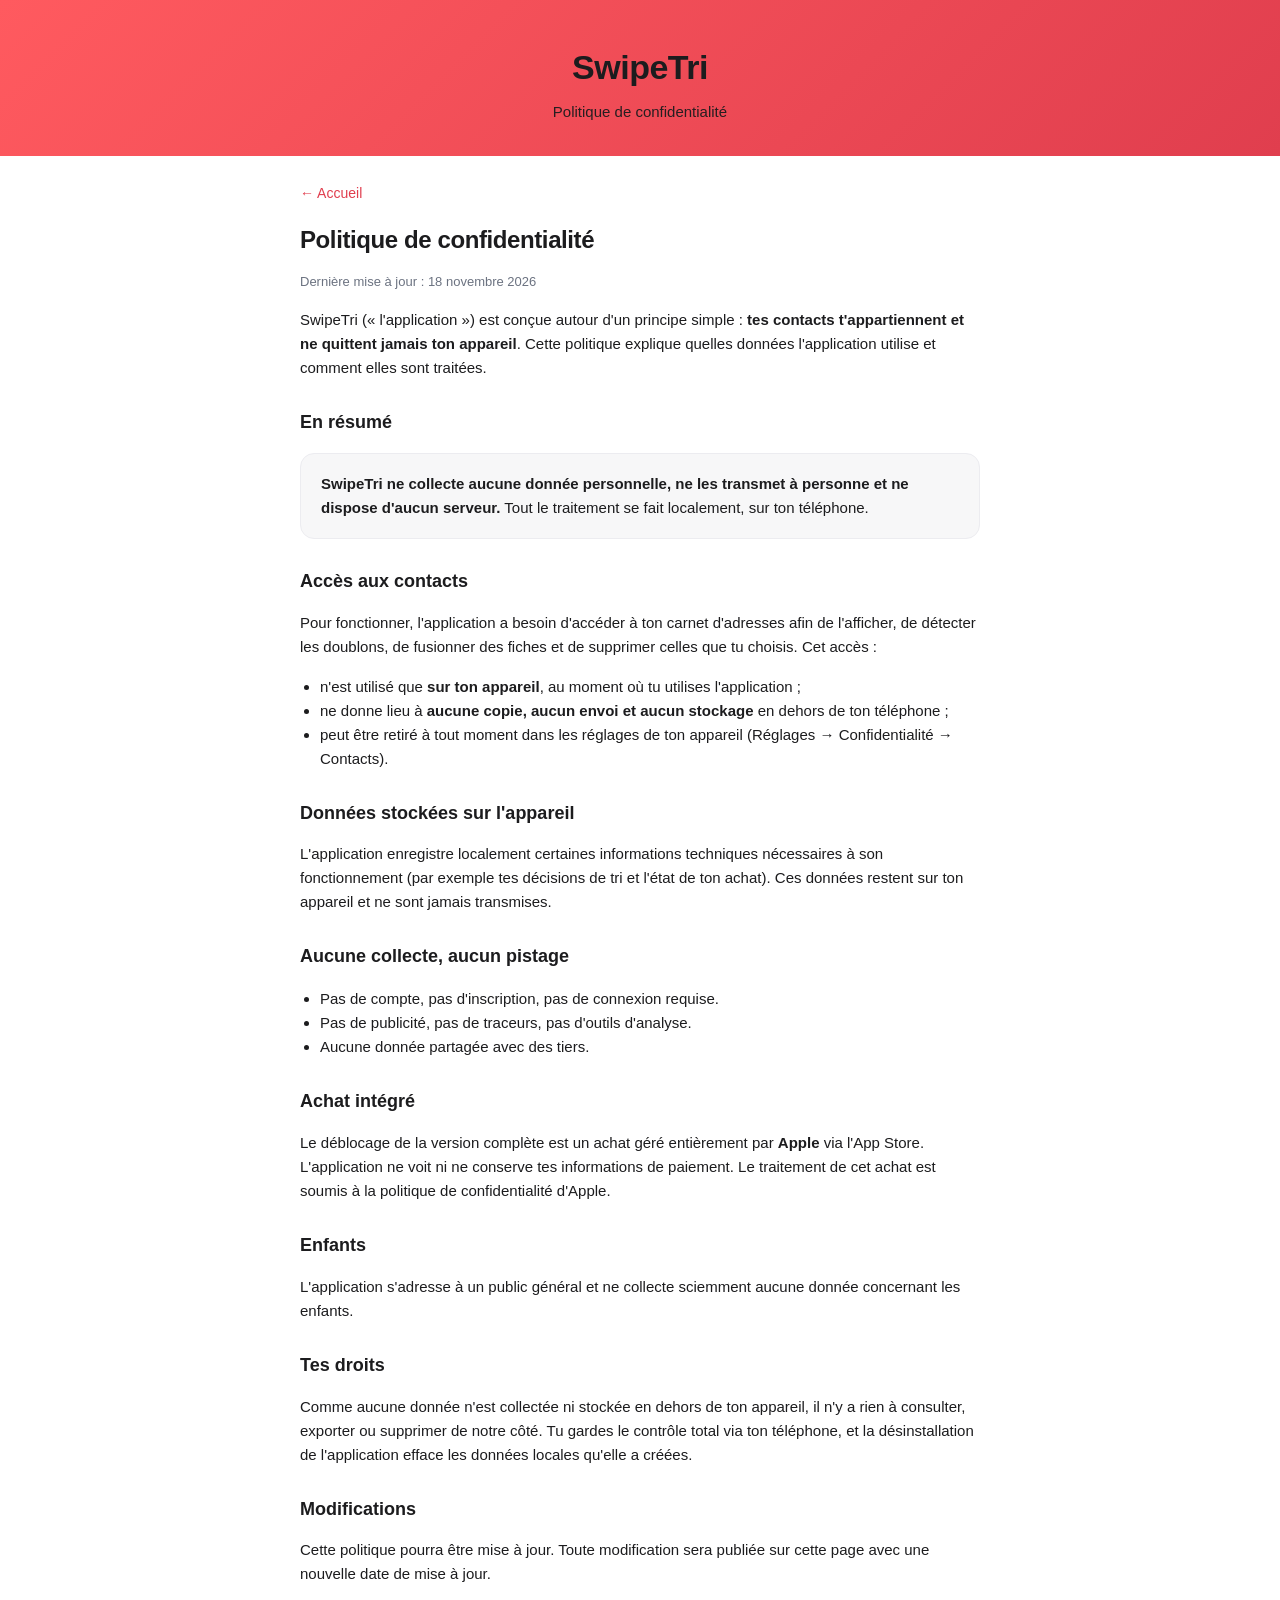
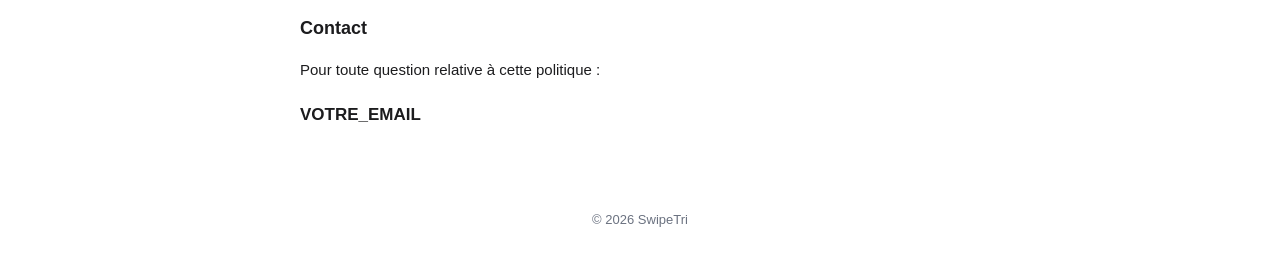
==== privacy.html @ c36ea235 "SwipeTri — pages légales (confidentialité + assistance) Co-Authored-By: Claude Opus 4.8 <noreply@ant" ====
<!doctype html>
<html lang="fr">
<head>
<meta charset="utf-8">
<meta name="viewport" content="width=device-width, initial-scale=1">
<title>SwipeTri — Politique de confidentialité</title>
<link rel="stylesheet" href="style.css">
</head>
<body>
<div class="header">
  <p class="mark">SwipeTri</p>
  <p class="tagline">Politique de confidentialité</p>
</div>
<div class="wrap">
  <a class="back" href="index.html">← Accueil</a>
  <h1>Politique de confidentialité</h1>
  <p class="muted">Dernière mise à jour : 18 novembre 2026</p>

  <p>SwipeTri (« l'application ») est conçue autour d'un principe simple : <strong>tes contacts t'appartiennent et ne quittent jamais ton appareil</strong>. Cette politique explique quelles données l'application utilise et comment elles sont traitées.</p>

  <h2>En résumé</h2>
  <div class="card">
    <p style="margin:0"><strong>SwipeTri ne collecte aucune donnée personnelle, ne les transmet à personne et ne dispose d'aucun serveur.</strong> Tout le traitement se fait localement, sur ton téléphone.</p>
  </div>

  <h2>Accès aux contacts</h2>
  <p>Pour fonctionner, l'application a besoin d'accéder à ton carnet d'adresses afin de l'afficher, de détecter les doublons, de fusionner des fiches et de supprimer celles que tu choisis. Cet accès :</p>
  <ul>
    <li>n'est utilisé que <strong>sur ton appareil</strong>, au moment où tu utilises l'application ;</li>
    <li>ne donne lieu à <strong>aucune copie, aucun envoi et aucun stockage</strong> en dehors de ton téléphone ;</li>
    <li>peut être retiré à tout moment dans les réglages de ton appareil (Réglages → Confidentialité → Contacts).</li>
  </ul>

  <h2>Données stockées sur l'appareil</h2>
  <p>L'application enregistre localement certaines informations techniques nécessaires à son fonctionnement (par exemple tes décisions de tri et l'état de ton achat). Ces données restent sur ton appareil et ne sont jamais transmises.</p>

  <h2>Aucune collecte, aucun pistage</h2>
  <ul>
    <li>Pas de compte, pas d'inscription, pas de connexion requise.</li>
    <li>Pas de publicité, pas de traceurs, pas d'outils d'analyse.</li>
    <li>Aucune donnée partagée avec des tiers.</li>
  </ul>

  <h2>Achat intégré</h2>
  <p>Le déblocage de la version complète est un achat géré entièrement par <strong>Apple</strong> via l'App Store. L'application ne voit ni ne conserve tes informations de paiement. Le traitement de cet achat est soumis à la politique de confidentialité d'Apple.</p>

  <h2>Enfants</h2>
  <p>L'application s'adresse à un public général et ne collecte sciemment aucune donnée concernant les enfants.</p>

  <h2>Tes droits</h2>
  <p>Comme aucune donnée n'est collectée ni stockée en dehors de ton appareil, il n'y a rien à consulter, exporter ou supprimer de notre côté. Tu gardes le contrôle total via ton téléphone, et la désinstallation de l'application efface les données locales qu'elle a créées.</p>

  <h2>Modifications</h2>
  <p>Cette politique pourra être mise à jour. Toute modification sera publiée sur cette page avec une nouvelle date de mise à jour.</p>

  <h2>Contact</h2>
  <p>Pour toute question relative à cette politique :</p>
  <p class="email">VOTRE_EMAIL</p>
</div>
<footer class="muted">© 2026 SwipeTri</footer>
</body>
</html>
---- style.css ----
:root {
  --brand: #ff5a5f;
  --brand-dark: #e03e4e;
  --text: #1c1c1e;
  --muted: #6b7280;
  --bg: #ffffff;
  --card: #f7f7f8;
  --border: #ececf0;
}
* { box-sizing: border-box; }
html { -webkit-text-size-adjust: 100%; }
body {
  margin: 0;
  font-family: -apple-system, BlinkMacSystemFont, "Segoe UI", Roboto, Helvetica, Arial, sans-serif;
  color: var(--text);
  background: var(--bg);
  line-height: 1.6;
}
.header {
  background: linear-gradient(135deg, var(--brand), var(--brand-dark));
  color: #fff;
  padding: 40px 20px 32px;
  text-align: center;
}
.header .mark {
  font-size: 34px;
  font-weight: 800;
  letter-spacing: -0.5px;
  margin: 0;
}
.header .tagline { margin: 6px 0 0; opacity: 0.95; font-size: 15px; }
.wrap { max-width: 720px; margin: 0 auto; padding: 24px 20px 56px; }
h1 { font-size: 24px; font-weight: 800; letter-spacing: -0.4px; margin: 8px 0 4px; }
h2 { font-size: 18px; font-weight: 700; margin: 28px 0 8px; }
p, li { font-size: 15px; color: var(--text); }
.muted { color: var(--muted); font-size: 13px; }
a { color: var(--brand-dark); }
ul { padding-left: 20px; }
.card {
  background: var(--card);
  border: 1px solid var(--border);
  border-radius: 14px;
  padding: 18px 20px;
  margin: 16px 0;
}
.btn-row { display: flex; flex-direction: column; gap: 12px; margin-top: 24px; }
.btn {
  display: block;
  text-align: center;
  background: var(--brand);
  color: #fff;
  text-decoration: none;
  font-weight: 700;
  padding: 14px 18px;
  border-radius: 12px;
}
.btn.secondary { background: #fff; color: var(--brand-dark); border: 1px solid var(--brand); }
.email {
  display: inline-block;
  font-weight: 700;
  font-size: 17px;
  margin: 4px 0 2px;
}
.back { display: inline-block; margin-bottom: 8px; font-size: 14px; text-decoration: none; }
footer { text-align: center; padding: 24px 20px 40px; }
@media (prefers-color-scheme: dark) {
  :root {
    --text: #f2f2f7; --muted: #9ca3af; --bg: #000; --card: #1c1c1e; --border: #2c2c2e;
  }
  .btn.secondary { background: #1c1c1e; }
}
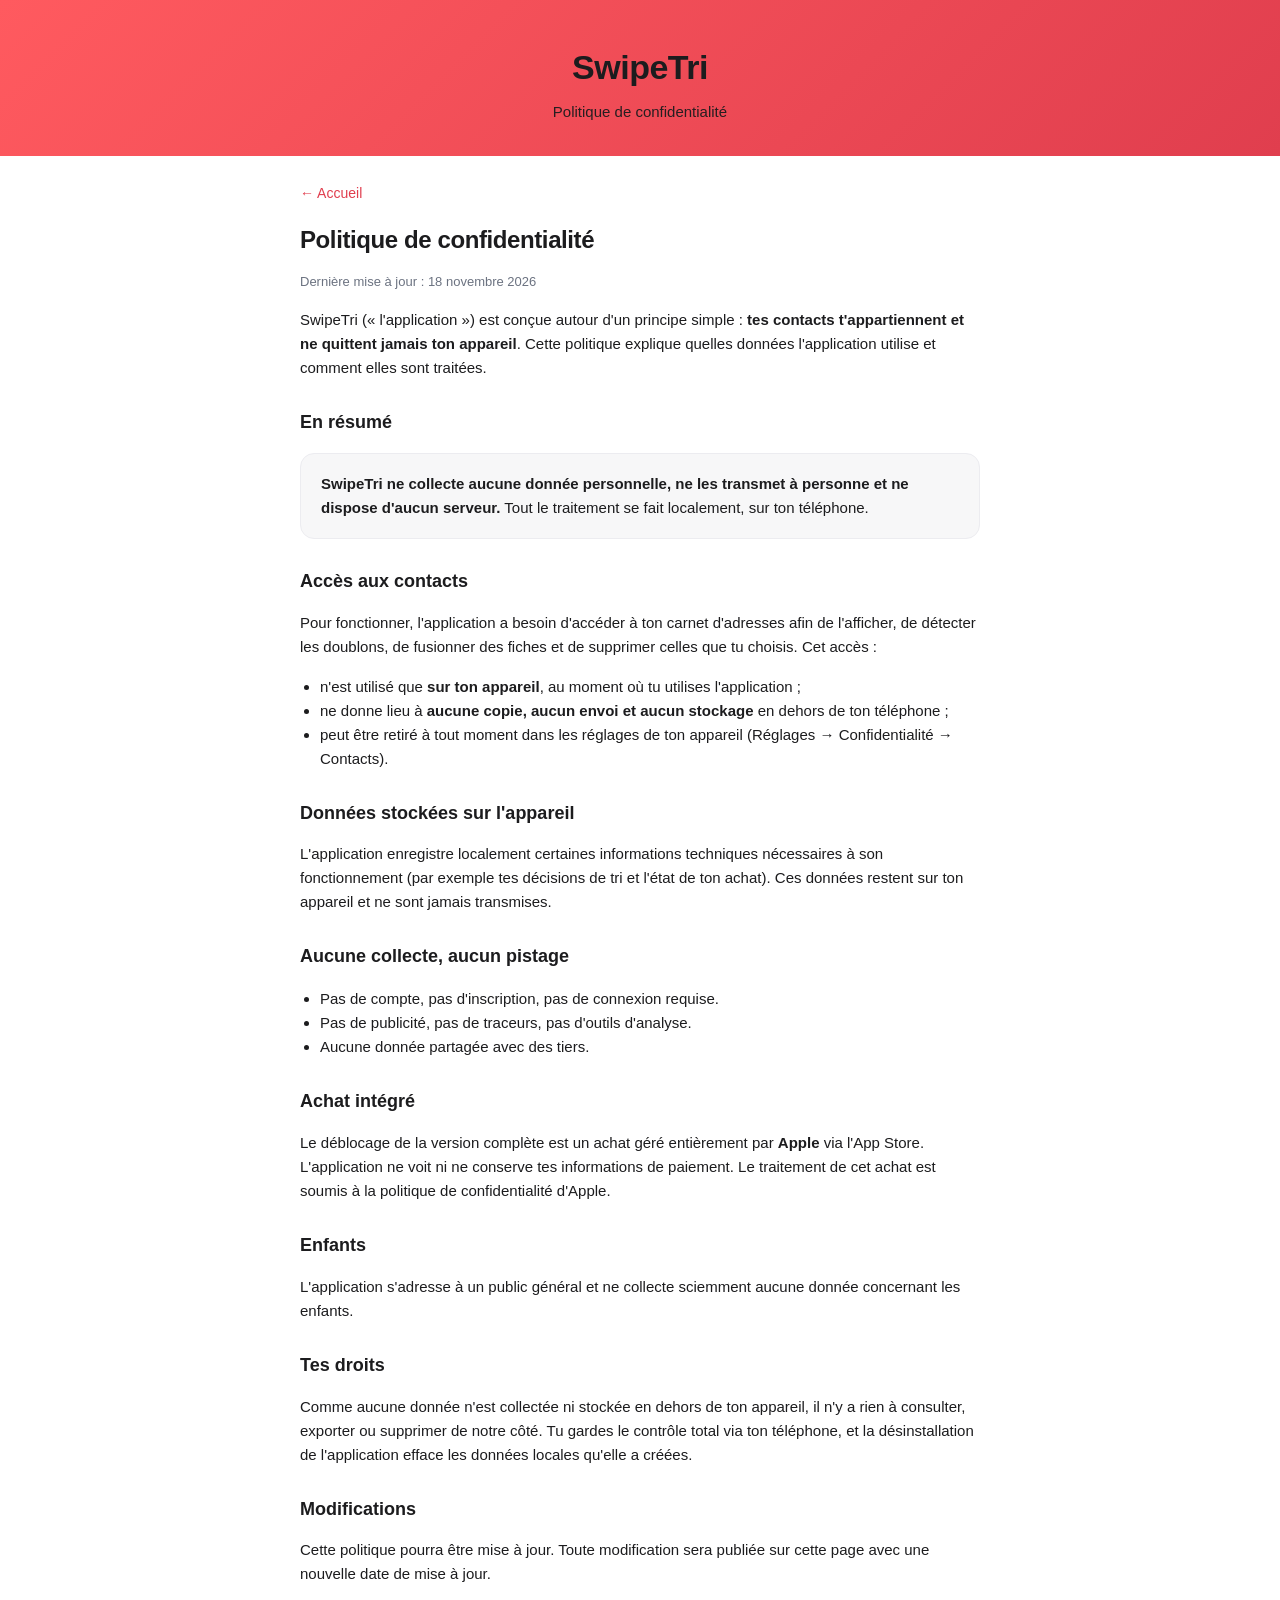
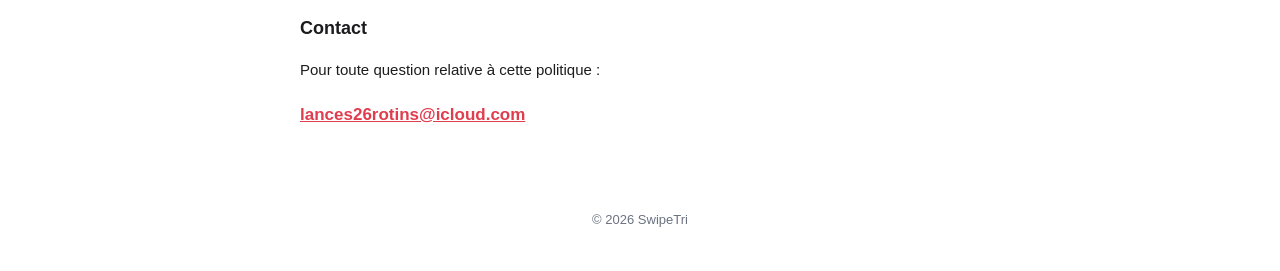
==== commit 76b33991: "Ajoute l'email de contact sur les pages Co-Authored-By: Claude Opus 4.8 <noreply@anthropic.com>" ====
--- a/privacy.html
+++ b/privacy.html
@@ -55,7 +55,7 @@
 
   <h2>Contact</h2>
   <p>Pour toute question relative à cette politique :</p>
-  <p class="email">VOTRE_EMAIL</p>
+  <p class="email"><a href="mailto:lances26rotins@icloud.com">lances26rotins@icloud.com</a></p>
 </div>
 <footer class="muted">© 2026 SwipeTri</footer>
 </body>
